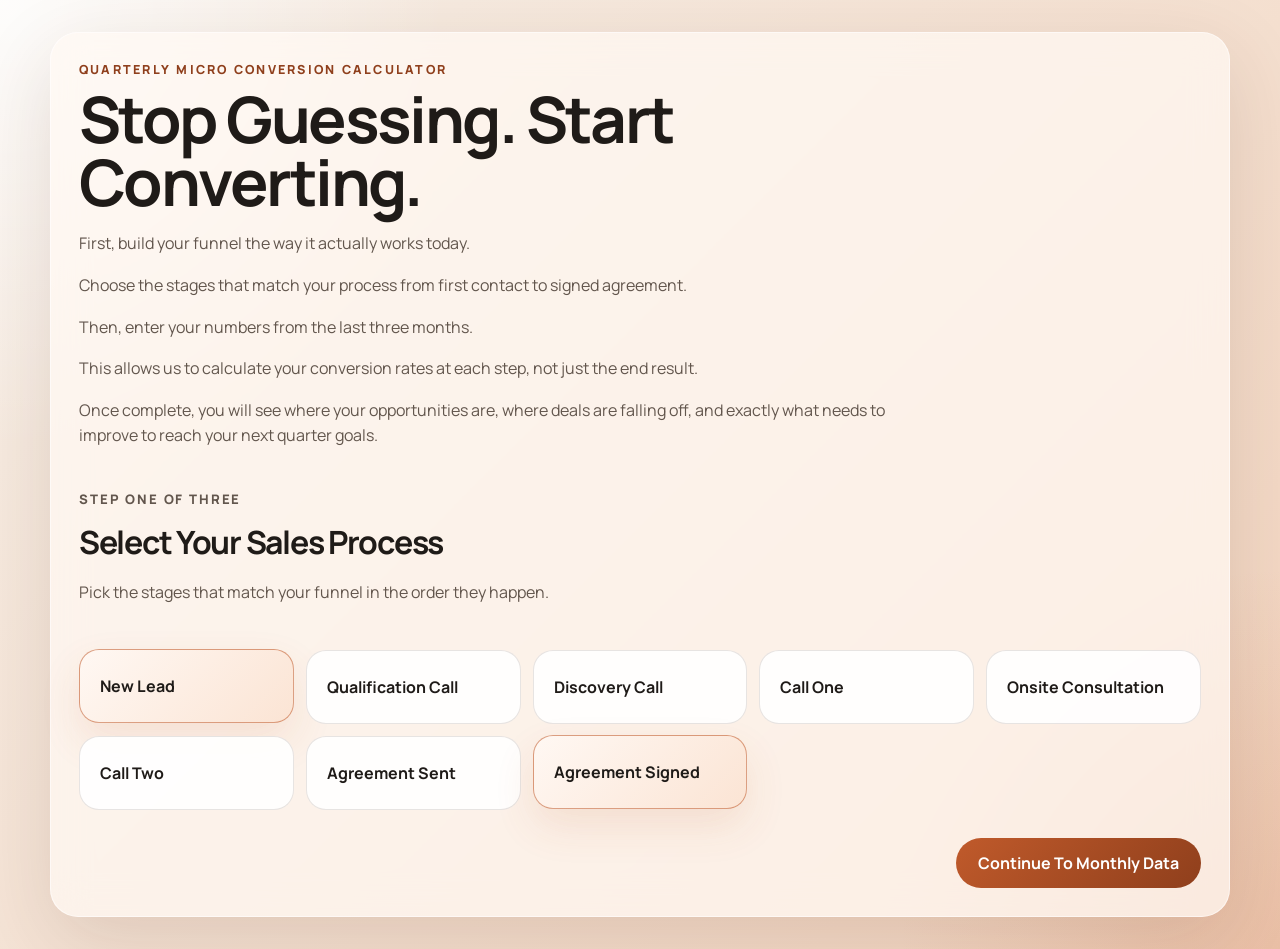
==== index.html @ 827f0b1a "Add files via upload" ====
<!DOCTYPE html>
<html lang="en">
<head>
  <meta charset="UTF-8">
  <meta name="viewport" content="width=device-width, initial-scale=1.0">
  <title>Quarterly Micro Conversion Calculator</title>
  <link rel="preconnect" href="https://fonts.googleapis.com">
  <link rel="preconnect" href="https://fonts.gstatic.com" crossorigin>
  <link href="https://fonts.googleapis.com/css2?family=Manrope:wght@400;500;600;700;800&display=swap" rel="stylesheet">
  <link rel="stylesheet" href="./styles.css">
</head>
<body>
  <main class="widget-shell">
    <section class="calculator-card" aria-labelledby="widget-title">
      <div class="hero">
        <p class="eyebrow">Quarterly Micro Conversion Calculator</p>
        <h1 id="widget-title">Stop Guessing. Start Converting.</h1>
        <div class="intro" id="hero-copy">
          <p>First, build your funnel the way it actually works today.</p>
          <p>Choose the stages that match your process from first contact to signed agreement.</p>
          <p>Then, enter your numbers from the last three months.</p>
          <p>This allows us to calculate your conversion rates at each step, not just the end result.</p>
          <p>Once complete, you will see where your opportunities are, where deals are falling off, and exactly what needs to improve to reach your next quarter goals.</p>
        </div>
      </div>

      <section class="step-panel" id="process-step">
        <div class="section-heading">
          <p class="step-tag">Step One of Three</p>
          <h2>Select Your Sales Process</h2>
          <p>Pick the stages that match your funnel in the order they happen.</p>
        </div>

        <div class="stage-picker" id="stage-picker" aria-label="Sales process options"></div>

        <div class="actions">
          <button class="primary-button" id="continue-button" type="button">Continue To Monthly Data</button>
        </div>
      </section>

      <section class="step-panel hidden" id="data-step">
        <div class="section-heading">
          <p class="step-tag">Step Two of Three</p>
          <h2>Enter Your Last 3 Months</h2>
          <div class="step-copy" id="data-step-copy">
            <p>This is where most people realize what is actually happening in their funnel.</p>
            <p>Add your numbers for each stage across the last three months.</p>
            <p>We are measuring movement, not just outcomes.</p>
            <p>When you generate your results, you will see exactly where deals are being lost and what needs to improve to change your next quarter.</p>
          </div>
        </div>

        <div class="summary-bar">
          <div>
            <p class="summary-label">Selected process</p>
            <p class="summary-process" id="selected-process"></p>
          </div>
          <div class="actions">
            <button class="secondary-button" id="back-to-process-button" type="button">Edit Process</button>
          </div>
        </div>

        <div class="months-panel" id="months-panel"></div>

        <div class="actions data-actions">
          <button class="primary-button" id="generate-results-button" type="button">Generate Results</button>
        </div>
      </section>

      <section class="step-panel hidden" id="results-step">
        <div class="section-heading">
          <p class="step-tag">Step Three of Three</p>
          <h2>Your Funnel, Broken Down Clearly</h2>
          <p>Start with your quarterly snapshot to see what your funnel is currently producing. Then set your next quarter goals and use the breakdown below to understand exactly what needs to happen at each stage to hit them.</p>
        </div>

        <div class="summary-bar">
          <div>
            <p class="summary-label">Selected process</p>
            <p class="summary-process" id="selected-process-results"></p>
          </div>
          <div class="actions">
            <button class="secondary-button" id="back-to-data-button" type="button">Edit Monthly Data</button>
            <button class="secondary-button" id="back-to-process-from-results-button" type="button">Edit Process</button>
          </div>
        </div>

        <section class="hero-snapshot">
          <p class="snapshot-kicker">Quarterly Snapshot</p>
          <h3 class="snapshot-headline" id="summary-headline">0 signed from 0 leads</h3>
          <p class="snapshot-percent" id="summary-percent">0.0%</p>
          <p class="snapshot-copy" id="summary-copy">
            This is your current output. Now we break down each stage to understand what is driving it and what needs to change to impact your next quarter.
          </p>
          <p class="warning-copy" id="warning-copy" hidden></p>
        </section>

        <div class="results-accordion">
          <details class="accordion-card" open>
            <summary>Core results</summary>
            <div class="accordion-body core-grid">
              <div class="result-card feature">
                <p class="result-label" id="quarter-total-label">Quarterly total</p>
                <p class="result-value" id="quarter-total">0</p>
                <p class="result-note" id="quarter-total-note">Total final-stage entries across all 3 months</p>
              </div>

              <div class="result-card">
                <p class="result-label">Average monthly final stage</p>
                <p class="result-value" id="monthly-average">0.0</p>
                <p class="result-note">Quarter total divided by 3 months</p>
              </div>
            </div>
          </details>

          <details class="accordion-card" open>
            <summary>Average micro conversions</summary>
            <div class="accordion-body">
              <div class="conversion-list" id="conversion-list"></div>
            </div>
          </details>

          <details class="accordion-card planner-card" open>
            <summary>Build Your 90 Day Plan</summary>
            <div class="accordion-body">
              <label class="field">
                <span id="goal-label">Target Agreements Signed for Next Quarter</span>
                <input id="goal-input" type="number" min="0" step="1" inputmode="numeric" value="0">
              </label>
              <p class="result-note" id="forecast-note">
                Enter your target and we will map out exactly what your funnel needs to produce at each stage to hit it.
              </p>
              <div class="conversion-list" id="forecast-list"></div>
            </div>
          </details>

          <details class="accordion-card">
            <summary>Email this report</summary>
            <div class="accordion-body">
              <label class="field">
                <span>Email address</span>
                <input id="email-input" type="email" inputmode="email" placeholder="name@example.com">
              </label>
              <p class="summary-copy" id="report-copy">
                Generate an email draft with this quarter's results and your next-quarter KPI targets.
              </p>
              <div class="actions">
                <button class="primary-button" id="email-report-button" type="button">Create Email Draft</button>
              </div>
            </div>
          </details>
        </div>
      </section>
    </section>
  </main>

  <script src="./script.js"></script>
</body>
</html>
---- styles.css ----
:root {
  --bg: #f7f0e8;
  --bg-accent: #f2d3bd;
  --card: rgba(255, 255, 255, 0.92);
  --card-soft: rgba(255, 248, 243, 0.84);
  --text: #1f1b18;
  --muted: #62564d;
  --line: rgba(63, 38, 24, 0.12);
  --shadow: 0 24px 80px rgba(82, 46, 26, 0.14);
  --brand: #c05a2b;
  --brand-dark: #8f3f1c;
  --highlight: #fbe4d4;
}

* {
  box-sizing: border-box;
}

body {
  margin: 0;
  min-height: 100vh;
  font-family: "Manrope", sans-serif;
  color: var(--text);
  background:
    radial-gradient(circle at top left, rgba(255, 255, 255, 0.85), transparent 28%),
    radial-gradient(circle at bottom right, rgba(192, 90, 43, 0.16), transparent 24%),
    linear-gradient(135deg, var(--bg) 0%, var(--bg-accent) 100%);
}

.widget-shell {
  display: grid;
  min-height: 100vh;
  padding: 32px 18px;
  place-items: center;
}

.calculator-card {
  width: min(1180px, 100%);
  padding: 28px;
  border: 1px solid rgba(255, 255, 255, 0.55);
  border-radius: 28px;
  background: rgba(255, 248, 243, 0.72);
  box-shadow: var(--shadow);
  backdrop-filter: blur(18px);
}

.hero {
  max-width: 820px;
  margin-bottom: 40px;
}

.eyebrow {
  margin: 0 0 10px;
  letter-spacing: 0.18em;
  text-transform: uppercase;
  font-size: 0.78rem;
  font-weight: 800;
  color: var(--brand-dark);
}

h1,
h2,
h3 {
  margin: 0;
  letter-spacing: -0.04em;
}

h1 {
  font-size: clamp(2rem, 5vw, 4rem);
  line-height: 0.98;
  margin-bottom: 18px;
}

h2 {
  font-size: clamp(1.35rem, 3vw, 2rem);
}

.intro,
.section-heading p,
.step-copy p {
  color: var(--muted);
  line-height: 1.6;
}

.intro p,
.step-copy p {
  margin: 0 0 16px;
}

.intro p:last-child,
.step-copy p:last-child {
  margin-bottom: 0;
}

.step-panel {
  display: grid;
  gap: 28px;
}

.section-heading {
  max-width: 780px;
}

.section-heading h2 {
  margin-bottom: 14px;
}

.step-tag {
  margin: 0 0 10px;
  color: var(--brand-dark);
  font-size: 0.82rem;
  font-weight: 800;
  text-transform: uppercase;
  letter-spacing: 0.14em;
}

.stage-picker {
  display: grid;
  gap: 12px;
  grid-template-columns: repeat(auto-fit, minmax(180px, 1fr));
}

.stage-option {
  position: relative;
}

.stage-option input {
  position: absolute;
  opacity: 0;
  pointer-events: none;
}

.stage-option label {
  display: flex;
  align-items: center;
  min-height: 74px;
  padding: 18px 20px;
  border: 1px solid var(--line);
  border-radius: 20px;
  background: var(--card);
  font-weight: 700;
  cursor: pointer;
  transition: transform 140ms ease, border-color 140ms ease, box-shadow 140ms ease, background 140ms ease;
}

.stage-option input:checked + label {
  border-color: rgba(192, 90, 43, 0.55);
  background: linear-gradient(135deg, #fff8f3 0%, var(--highlight) 100%);
  box-shadow: 0 18px 40px rgba(192, 90, 43, 0.12);
  transform: translateY(-1px);
}

.actions,
.summary-bar {
  display: flex;
  gap: 14px;
  align-items: center;
  justify-content: space-between;
  flex-wrap: wrap;
}

.actions {
  justify-content: flex-end;
}

.data-actions {
  justify-content: flex-end;
}

.primary-button,
.secondary-button {
  border: 0;
  border-radius: 999px;
  font: inherit;
  font-weight: 700;
  cursor: pointer;
}

.primary-button {
  padding: 14px 22px;
  background: linear-gradient(135deg, var(--brand) 0%, var(--brand-dark) 100%);
  color: white;
}

.secondary-button {
  padding: 12px 18px;
  background: rgba(31, 27, 24, 0.08);
  color: var(--text);
}

.hidden {
  display: none;
}

.hero.hidden-hero {
  display: none;
}

.summary-bar,
.month-card,
.result-card,
.accordion-card {
  border: 1px solid var(--line);
  border-radius: 24px;
  background: var(--card);
}

.summary-bar,
.month-card,
.result-card {
  padding: 20px;
}

.summary-label {
  margin: 0 0 6px;
  color: var(--muted);
  font-size: 0.88rem;
  font-weight: 700;
}

.summary-process {
  margin: 0;
  font-size: 1.05rem;
  font-weight: 800;
}

.months-panel {
  display: grid;
  gap: 16px;
}

.month-card {
  background: var(--card-soft);
}

.month-title {
  margin: 0 0 16px;
  font-size: 1.15rem;
  font-weight: 800;
}

.month-fields {
  display: grid;
  gap: 14px;
  grid-template-columns: repeat(auto-fit, minmax(160px, 1fr));
}

.field {
  display: grid;
  gap: 8px;
}

.field span {
  font-size: 0.92rem;
  font-weight: 700;
}

.field input {
  width: 100%;
  padding: 14px 16px;
  border: 1px solid rgba(63, 38, 24, 0.18);
  border-radius: 16px;
  background: #fffdfb;
  color: var(--text);
  font: inherit;
}

.field input:focus {
  outline: none;
  border-color: rgba(192, 90, 43, 0.6);
  box-shadow: 0 0 0 4px rgba(192, 90, 43, 0.13);
}

.hero-snapshot {
  padding: 28px;
  border-radius: 28px;
  background: linear-gradient(135deg, #fff8f3 0%, #f8d8c2 100%);
  border: 1px solid rgba(192, 90, 43, 0.18);
  box-shadow: 0 18px 48px rgba(192, 90, 43, 0.12);
}

.snapshot-kicker {
  margin: 0 0 10px;
  color: var(--brand-dark);
  font-size: 0.82rem;
  font-weight: 800;
  letter-spacing: 0.14em;
  text-transform: uppercase;
}

.snapshot-headline {
  font-size: clamp(1.8rem, 4.2vw, 3rem);
  line-height: 1.05;
  font-weight: 800;
  letter-spacing: -0.04em;
}

.snapshot-percent {
  margin: 16px 0 0;
  font-size: clamp(1.6rem, 3.8vw, 2.8rem);
  line-height: 1;
  font-weight: 800;
  letter-spacing: -0.04em;
}

.snapshot-copy {
  margin: 16px 0 0;
  max-width: 60ch;
  color: var(--text);
  font-size: 1.05rem;
  line-height: 1.6;
  font-weight: 700;
}

.results-accordion {
  display: grid;
  gap: 16px;
}

.accordion-card {
  overflow: hidden;
}

.accordion-card summary {
  padding: 20px 22px;
  list-style: none;
  cursor: pointer;
  font-size: 1.02rem;
  font-weight: 800;
}

.planner-card summary {
  font-size: 1.4rem;
  line-height: 1.15;
}

.accordion-card summary::-webkit-details-marker {
  display: none;
}

.accordion-card[open] summary {
  border-bottom: 1px solid var(--line);
}

.accordion-body {
  padding: 20px 22px 22px;
}

.core-grid {
  display: grid;
  gap: 16px;
  grid-template-columns: repeat(auto-fit, minmax(240px, 1fr));
}

.result-card.feature {
  background: linear-gradient(135deg, #fff8f3 0%, var(--highlight) 100%);
}

.result-label {
  margin: 0 0 10px;
  color: var(--muted);
  font-size: 0.92rem;
  font-weight: 700;
}

.result-value {
  margin: 0;
  font-size: clamp(1.7rem, 4vw, 3rem);
  line-height: 1;
  letter-spacing: -0.05em;
  font-weight: 800;
}

.result-note,
.summary-copy,
.warning-copy {
  margin: 10px 0 0;
  line-height: 1.55;
}

.summary-copy,
.result-note {
  color: var(--muted);
}

.conversion-list {
  display: grid;
  gap: 12px;
  margin-top: 14px;
}

.conversion-row {
  display: flex;
  align-items: baseline;
  justify-content: space-between;
  gap: 12px;
  padding: 12px 14px;
  border-radius: 16px;
  background: rgba(31, 27, 24, 0.04);
}

.conversion-name {
  margin: 0;
  font-size: 0.93rem;
  font-weight: 700;
}

.conversion-rate {
  margin: 0;
  font-size: 1.05rem;
  font-weight: 800;
}

.warning-copy {
  padding: 12px 14px;
  border-radius: 16px;
  background: rgba(192, 90, 43, 0.08);
  color: var(--brand-dark);
}

@media (max-width: 560px) {
  .calculator-card {
    padding: 18px;
    border-radius: 22px;
  }

  .summary-bar,
  .month-card,
  .result-card,
  .accordion-body,
  .accordion-card summary,
  .hero-snapshot {
    padding-left: 18px;
    padding-right: 18px;
  }
}
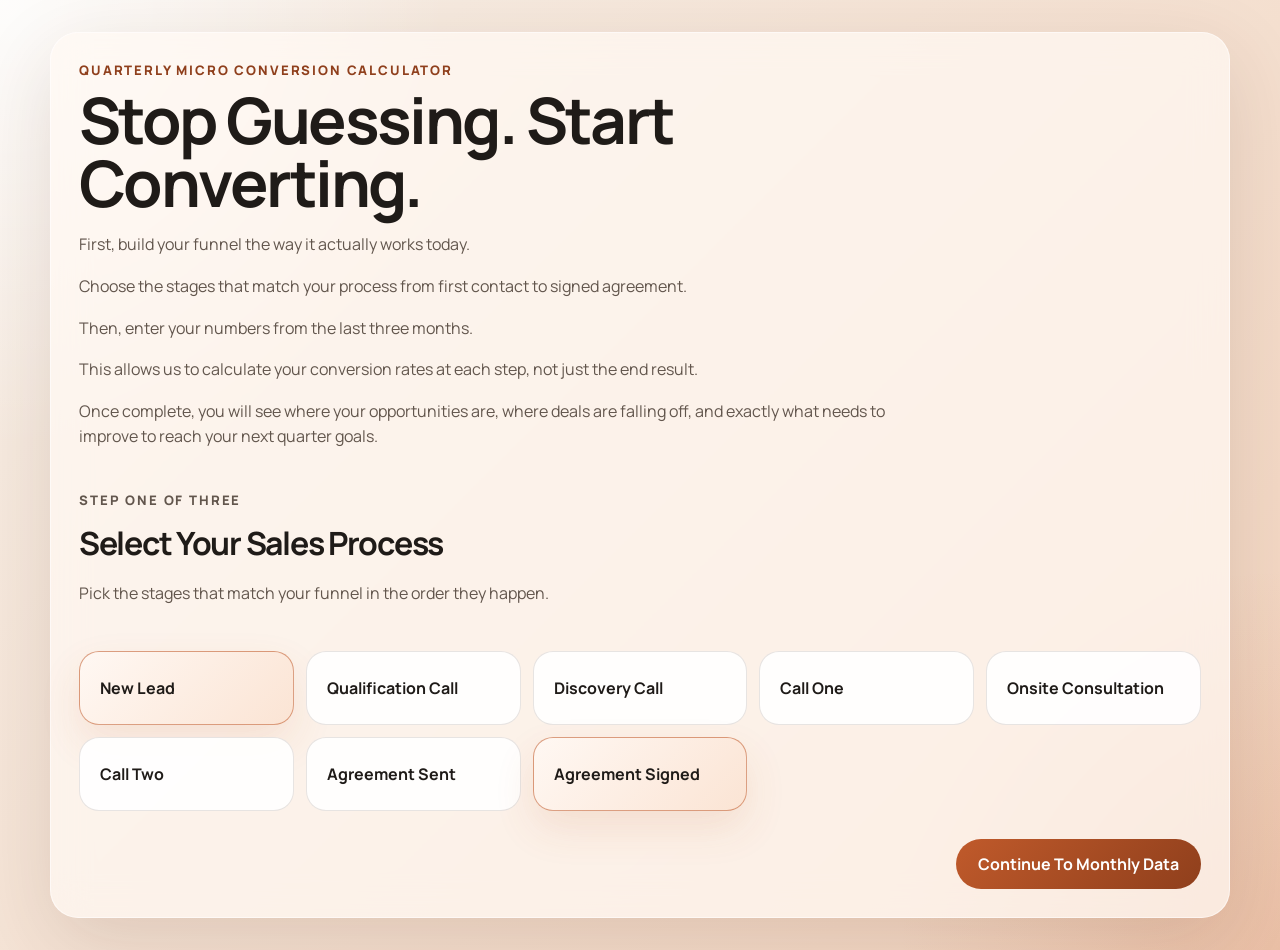
==== commit f9d7c51b: "Add files via upload" ====
--- a/index.html
+++ b/index.html
@@ -11,17 +11,11 @@
 </head>
 <body>
   <main class="widget-shell">
-    <section class="calculator-card" aria-labelledby="widget-title">
-      <div class="hero">
+    <section class="calculator-card">
+      <div class="hero" id="hero">
         <p class="eyebrow">Quarterly Micro Conversion Calculator</p>
         <h1 id="widget-title">Stop Guessing. Start Converting.</h1>
-        <div class="intro" id="hero-copy">
-          <p>First, build your funnel the way it actually works today.</p>
-          <p>Choose the stages that match your process from first contact to signed agreement.</p>
-          <p>Then, enter your numbers from the last three months.</p>
-          <p>This allows us to calculate your conversion rates at each step, not just the end result.</p>
-          <p>Once complete, you will see where your opportunities are, where deals are falling off, and exactly what needs to improve to reach your next quarter goals.</p>
-        </div>
+        <div class="intro" id="hero-copy"></div>
       </div>
 
       <section class="step-panel" id="process-step">
@@ -30,9 +24,7 @@
           <h2>Select Your Sales Process</h2>
           <p>Pick the stages that match your funnel in the order they happen.</p>
         </div>
-
-        <div class="stage-picker" id="stage-picker" aria-label="Sales process options"></div>
-
+        <div class="stage-picker" id="stage-picker"></div>
         <div class="actions">
           <button class="primary-button" id="continue-button" type="button">Continue To Monthly Data</button>
         </div>
@@ -42,7 +34,7 @@
         <div class="section-heading">
           <p class="step-tag">Step Two of Three</p>
           <h2>Enter Your Last 3 Months</h2>
-          <div class="step-copy" id="data-step-copy">
+          <div class="step-copy">
             <p>This is where most people realize what is actually happening in their funnel.</p>
             <p>Add your numbers for each stage across the last three months.</p>
             <p>We are measuring movement, not just outcomes.</p>
@@ -52,7 +44,7 @@
 
         <div class="summary-bar">
           <div>
-            <p class="summary-label">Selected process</p>
+            <p class="summary-label">Selected Process</p>
             <p class="summary-process" id="selected-process"></p>
           </div>
           <div class="actions">
@@ -69,14 +61,14 @@
 
       <section class="step-panel hidden" id="results-step">
         <div class="section-heading">
-          <p class="step-tag">Step Three of Three</p>
+          <p class="step-tag">Step Three of Four</p>
           <h2>Your Funnel, Broken Down Clearly</h2>
           <p>Start with your quarterly snapshot to see what your funnel is currently producing. Then set your next quarter goals and use the breakdown below to understand exactly what needs to happen at each stage to hit them.</p>
         </div>
 
         <div class="summary-bar">
           <div>
-            <p class="summary-label">Selected process</p>
+            <p class="summary-label">Selected Process</p>
             <p class="summary-process" id="selected-process-results"></p>
           </div>
           <div class="actions">
@@ -87,26 +79,23 @@
 
         <section class="hero-snapshot">
           <p class="snapshot-kicker">Quarterly Snapshot</p>
-          <h3 class="snapshot-headline" id="summary-headline">0 signed from 0 leads</h3>
-          <p class="snapshot-percent" id="summary-percent">0.0%</p>
-          <p class="snapshot-copy" id="summary-copy">
-            This is your current output. Now we break down each stage to understand what is driving it and what needs to change to impact your next quarter.
-          </p>
+          <h3 class="snapshot-headline" id="summary-headline">0 Agreements Signed From 0 New Leads</h3>
+          <p class="snapshot-percent" id="summary-percent">0.0% Total Conversion Rate</p>
+          <p class="snapshot-copy" id="summary-copy">This is your current output. Now we break down each stage to understand what is driving it and what needs to change to impact your next quarter.</p>
           <p class="warning-copy" id="warning-copy" hidden></p>
         </section>
 
         <div class="results-accordion">
           <details class="accordion-card" open>
-            <summary>Core results</summary>
+            <summary>Core Results</summary>
             <div class="accordion-body core-grid">
               <div class="result-card feature">
-                <p class="result-label" id="quarter-total-label">Quarterly total</p>
+                <p class="result-label" id="quarter-total-label">Quarterly Total Agreements Signed</p>
                 <p class="result-value" id="quarter-total">0</p>
-                <p class="result-note" id="quarter-total-note">Total final-stage entries across all 3 months</p>
+                <p class="result-note" id="quarter-total-note">Total agreements signed across all 3 months</p>
               </div>
-
               <div class="result-card">
-                <p class="result-label">Average monthly final stage</p>
+                <p class="result-label">Average Monthly Agreements Signed</p>
                 <p class="result-value" id="monthly-average">0.0</p>
                 <p class="result-note">Quarter total divided by 3 months</p>
               </div>
@@ -114,7 +103,7 @@
           </details>
 
           <details class="accordion-card" open>
-            <summary>Average micro conversions</summary>
+            <summary>Average Micro Conversions</summary>
             <div class="accordion-body">
               <div class="conversion-list" id="conversion-list"></div>
             </div>
@@ -125,27 +114,70 @@
             <div class="accordion-body">
               <label class="field">
                 <span id="goal-label">Target Agreements Signed for Next Quarter</span>
-                <input id="goal-input" type="number" min="0" step="1" inputmode="numeric" value="0">
+                <input id="goal-input" type="number" min="0" step="1" value="0">
               </label>
-              <p class="result-note" id="forecast-note">
-                Enter your target and we will map out exactly what your funnel needs to produce at each stage to hit it.
-              </p>
+              <p class="result-note" id="forecast-note">Enter your target and we will map out exactly what your funnel needs to produce at each stage to hit it.</p>
               <div class="conversion-list" id="forecast-list"></div>
             </div>
           </details>
 
-          <details class="accordion-card">
-            <summary>Email this report</summary>
+        </div>
+
+        <div class="actions data-actions">
+          <button class="primary-button" id="show-improvements-button" type="button">Show My Improvement Plan</button>
+        </div>
+      </section>
+
+      <section class="step-panel hidden" id="improvement-step">
+        <div class="section-heading">
+          <p class="step-tag">Step Four of Four</p>
+          <h2>Where To Improve First</h2>
+          <p>We looked at your lowest micro conversion and turned it into a practical focus area so you know where to direct your effort next.</p>
+        </div>
+
+        <div class="summary-bar">
+          <div>
+            <p class="summary-label">Priority Focus</p>
+            <p class="summary-process" id="improvement-stage-name"></p>
+          </div>
+          <div class="actions">
+            <button class="secondary-button" id="back-to-results-button" type="button">Back To Results</button>
+            <button class="secondary-button" id="back-to-data-from-improvement-button" type="button">Edit Monthly Data</button>
+          </div>
+        </div>
+
+        <section class="hero-snapshot">
+          <p class="snapshot-kicker">Lowest Micro Conversion</p>
+          <h3 class="snapshot-headline" id="improvement-rate">0.0%</h3>
+          <p class="snapshot-copy" id="improvement-summary">Your weakest conversion step will appear here.</p>
+        </section>
+
+        <div class="results-accordion">
+          <details class="accordion-card" open>
+            <summary>What This Tells Us</summary>
             <div class="accordion-body">
+              <div class="insight-copy" id="improvement-diagnosis"></div>
+            </div>
+          </details>
+
+          <details class="accordion-card planner-card" open>
+            <summary>5 Ways To Improve This Stage</summary>
+            <div class="accordion-body">
+              <div class="tips-list" id="improvement-tips"></div>
+            </div>
+          </details>
+
+          <details class="accordion-card" open>
+            <summary>Email Me My Expanded Report</summary>
+            <div class="accordion-body">
+              <p class="summary-copy">Receive an expanded report in your email with your quarterly snapshot, weakest micro conversion, and the next steps to improve it.</p>
               <label class="field">
-                <span>Email address</span>
-                <input id="email-input" type="email" inputmode="email" placeholder="name@example.com">
+                <span>Email Address</span>
+                <input id="email-input" type="email" placeholder="name@example.com">
               </label>
-              <p class="summary-copy" id="report-copy">
-                Generate an email draft with this quarter's results and your next-quarter KPI targets.
-              </p>
               <div class="actions">
-                <button class="primary-button" id="email-report-button" type="button">Create Email Draft</button>
+                <button class="secondary-button" id="preview-report-button" type="button">Preview Expanded Report</button>
+                <button class="primary-button" id="email-report-button" type="button">Email Me My Results</button>
               </div>
             </div>
           </details>
--- a/styles.css
+++ b/styles.css
@@ -11,426 +11,127 @@
   --brand-dark: #8f3f1c;
   --highlight: #fbe4d4;
 }
-
-* {
-  box-sizing: border-box;
-}
-
+* { box-sizing: border-box; }
 body {
   margin: 0;
   min-height: 100vh;
   font-family: "Manrope", sans-serif;
   color: var(--text);
   background:
-    radial-gradient(circle at top left, rgba(255, 255, 255, 0.85), transparent 28%),
-    radial-gradient(circle at bottom right, rgba(192, 90, 43, 0.16), transparent 24%),
+    radial-gradient(circle at top left, rgba(255,255,255,.85), transparent 28%),
+    radial-gradient(circle at bottom right, rgba(192,90,43,.16), transparent 24%),
     linear-gradient(135deg, var(--bg) 0%, var(--bg-accent) 100%);
 }
-
-.widget-shell {
-  display: grid;
-  min-height: 100vh;
-  padding: 32px 18px;
-  place-items: center;
-}
-
+.widget-shell { display: grid; min-height: 100vh; padding: 32px 18px; place-items: center; }
 .calculator-card {
   width: min(1180px, 100%);
   padding: 28px;
-  border: 1px solid rgba(255, 255, 255, 0.55);
+  border: 1px solid rgba(255,255,255,.55);
   border-radius: 28px;
-  background: rgba(255, 248, 243, 0.72);
+  background: rgba(255,248,243,.72);
   box-shadow: var(--shadow);
   backdrop-filter: blur(18px);
 }
-
-.hero {
-  max-width: 820px;
-  margin-bottom: 40px;
-}
-
-.eyebrow {
+.hero { max-width: 820px; margin-bottom: 40px; }
+.hero.hidden-hero { display: none; }
+.eyebrow, .step-tag, .snapshot-kicker {
   margin: 0 0 10px;
-  letter-spacing: 0.18em;
+  letter-spacing: .14em;
   text-transform: uppercase;
-  font-size: 0.78rem;
+  font-size: .82rem;
   font-weight: 800;
   color: var(--brand-dark);
 }
-
-h1,
-h2,
-h3 {
-  margin: 0;
-  letter-spacing: -0.04em;
+h1,h2,h3 { margin: 0; letter-spacing: -.04em; }
+h1 { font-size: clamp(2rem, 5vw, 4rem); line-height: .98; margin-bottom: 18px; }
+h2 { font-size: clamp(1.35rem, 3vw, 2rem); }
+.intro,.section-heading p,.step-copy p { color: var(--muted); line-height: 1.6; }
+.intro p,.step-copy p { margin: 0 0 16px; }
+.intro p:last-child,.step-copy p:last-child { margin-bottom: 0; }
+.step-panel { display: grid; gap: 28px; }
+.section-heading { max-width: 780px; }
+.section-heading h2 { margin-bottom: 14px; }
+.stage-picker { display: grid; gap: 12px; grid-template-columns: repeat(auto-fit, minmax(180px, 1fr)); }
+.stage-option { position: relative; }
+.stage-option input { position: absolute; opacity: 0; pointer-events: none; }
+.stage-option label {
+  display: flex; align-items: center; min-height: 74px; padding: 18px 20px;
+  border: 1px solid var(--line); border-radius: 20px; background: var(--card);
+  font-weight: 700; cursor: pointer;
 }
-
-h1 {
-  font-size: clamp(2rem, 5vw, 4rem);
-  line-height: 0.98;
-  margin-bottom: 18px;
+.stage-option input:checked + label {
+  border-color: rgba(192,90,43,.55);
+  background: linear-gradient(135deg, #fff8f3 0%, var(--highlight) 100%);
+  box-shadow: 0 18px 40px rgba(192,90,43,.12);
 }
-
-h2 {
-  font-size: clamp(1.35rem, 3vw, 2rem);
+.actions,.summary-bar { display: flex; gap: 14px; align-items: center; justify-content: space-between; flex-wrap: wrap; }
+.actions { justify-content: flex-end; }
+.data-actions { justify-content: flex-end; }
+.primary-button,.secondary-button {
+  border: 0; border-radius: 999px; font: inherit; font-weight: 700; cursor: pointer;
 }
-
-.intro,
-.section-heading p,
-.step-copy p {
-  color: var(--muted);
-  line-height: 1.6;
+.primary-button { padding: 14px 22px; background: linear-gradient(135deg, var(--brand) 0%, var(--brand-dark) 100%); color: #fff; }
+.secondary-button { padding: 12px 18px; background: rgba(31,27,24,.08); color: var(--text); }
+.hidden { display: none; }
+.summary-bar,.month-card,.result-card,.accordion-card {
+  border: 1px solid var(--line); border-radius: 24px; background: var(--card);
 }
-
-.intro p,
-.step-copy p {
-  margin: 0 0 16px;
+.summary-bar,.month-card,.result-card { padding: 20px; }
+.summary-label { margin: 0 0 6px; color: var(--muted); font-size: .88rem; font-weight: 700; }
+.summary-process { margin: 0; font-size: 1.05rem; font-weight: 800; }
+.months-panel { display: grid; gap: 16px; }
+.month-card { background: var(--card-soft); }
+.month-title { margin: 0 0 16px; font-size: 1.15rem; font-weight: 800; }
+.month-fields { display: grid; gap: 14px; grid-template-columns: repeat(auto-fit, minmax(160px, 1fr)); }
+.field { display: grid; gap: 8px; }
+.field span { font-size: .92rem; font-weight: 700; }
+.field input {
+  width: 100%; padding: 14px 16px; border: 1px solid rgba(63,38,24,.18);
+  border-radius: 16px; background: #fffdfb; color: var(--text); font: inherit;
 }
-
-.intro p:last-child,
-.step-copy p:last-child {
-  margin-bottom: 0;
+.hero-snapshot {
+  padding: 28px; border-radius: 28px; background: linear-gradient(135deg, #fff8f3 0%, #f8d8c2 100%);
+  border: 1px solid rgba(192,90,43,.18); box-shadow: 0 18px 48px rgba(192,90,43,.12);
 }
-
-.step-panel {
-  display: grid;
-  gap: 28px;
+.snapshot-headline { font-size: clamp(1.8rem, 4.2vw, 3rem); line-height: 1.05; font-weight: 800; letter-spacing: -.04em; }
+.snapshot-percent { margin: 16px 0 0; font-size: clamp(1.6rem, 3.8vw, 2.8rem); line-height: 1; font-weight: 800; letter-spacing: -.04em; }
+.snapshot-copy { margin: 16px 0 0; max-width: 60ch; color: var(--text); font-size: 1.05rem; line-height: 1.6; font-weight: 700; }
+.results-accordion { display: grid; gap: 16px; }
+.accordion-card { overflow: hidden; }
+.accordion-card summary { padding: 20px 22px; list-style: none; cursor: pointer; font-size: 1.02rem; font-weight: 800; }
+.accordion-card summary::-webkit-details-marker { display: none; }
+.accordion-card[open] summary { border-bottom: 1px solid var(--line); }
+.accordion-body { padding: 20px 22px 22px; }
+.planner-card summary { font-size: 1.4rem; line-height: 1.15; }
+.core-grid { display: grid; gap: 16px; grid-template-columns: repeat(auto-fit, minmax(240px, 1fr)); }
+.result-card.feature { background: linear-gradient(135deg, #fff8f3 0%, var(--highlight) 100%); }
+.result-label { margin: 0 0 10px; color: var(--muted); font-size: .92rem; font-weight: 700; }
+.result-value { margin: 0; font-size: clamp(1.7rem, 4vw, 3rem); line-height: 1; letter-spacing: -.05em; font-weight: 800; }
+.result-note,.summary-copy,.warning-copy { margin: 10px 0 0; line-height: 1.55; }
+.summary-copy,.result-note { color: var(--muted); }
+.conversion-list { display: grid; gap: 12px; margin-top: 14px; }
+.insight-copy,
+.tips-list { display: grid; gap: 14px; }
+.insight-copy p,
+.tips-list p { margin: 0; color: var(--muted); line-height: 1.65; }
+.tip-card {
+  padding: 16px 18px;
+  border-radius: 18px;
+  background: rgba(31,27,24,.04);
 }
-
-.section-heading {
-  max-width: 780px;
+.tip-card h4 {
+  margin: 0 0 8px;
+  font-size: 1rem;
+  letter-spacing: -.02em;
 }
-
-.section-heading h2 {
-  margin-bottom: 14px;
+.conversion-row {
+  display: flex; align-items: baseline; justify-content: space-between; gap: 12px;
+  padding: 12px 14px; border-radius: 16px; background: rgba(31,27,24,.04);
 }
-
-.step-tag {
-  margin: 0 0 10px;
-  color: var(--brand-dark);
-  font-size: 0.82rem;
-  font-weight: 800;
-  text-transform: uppercase;
-  letter-spacing: 0.14em;
+.conversion-name,.conversion-rate { margin: 0; }
+.conversion-name { font-size: .93rem; font-weight: 700; }
+.conversion-rate { font-size: 1.05rem; font-weight: 800; }
+.warning-copy { padding: 12px 14px; border-radius: 16px; background: rgba(192,90,43,.08); color: var(--brand-dark); }
+@media (max-width: 560px) {
+  .calculator-card { padding: 18px; border-radius: 22px; }
 }
-
-.stage-picker {
-  display: grid;
-  gap: 12px;
-  grid-template-columns: repeat(auto-fit, minmax(180px, 1fr));
-}
-
-.stage-option {
-  position: relative;
-}
-
-.stage-option input {
-  position: absolute;
-  opacity: 0;
-  pointer-events: none;
-}
-
-.stage-option label {
-  display: flex;
-  align-items: center;
-  min-height: 74px;
-  padding: 18px 20px;
-  border: 1px solid var(--line);
-  border-radius: 20px;
-  background: var(--card);
-  font-weight: 700;
-  cursor: pointer;
-  transition: transform 140ms ease, border-color 140ms ease, box-shadow 140ms ease, background 140ms ease;
-}
-
-.stage-option input:checked + label {
-  border-color: rgba(192, 90, 43, 0.55);
-  background: linear-gradient(135deg, #fff8f3 0%, var(--highlight) 100%);
-  box-shadow: 0 18px 40px rgba(192, 90, 43, 0.12);
-  transform: translateY(-1px);
-}
-
-.actions,
-.summary-bar {
-  display: flex;
-  gap: 14px;
-  align-items: center;
-  justify-content: space-between;
-  flex-wrap: wrap;
-}
-
-.actions {
-  justify-content: flex-end;
-}
-
-.data-actions {
-  justify-content: flex-end;
-}
-
-.primary-button,
-.secondary-button {
-  border: 0;
-  border-radius: 999px;
-  font: inherit;
-  font-weight: 700;
-  cursor: pointer;
-}
-
-.primary-button {
-  padding: 14px 22px;
-  background: linear-gradient(135deg, var(--brand) 0%, var(--brand-dark) 100%);
-  color: white;
-}
-
-.secondary-button {
-  padding: 12px 18px;
-  background: rgba(31, 27, 24, 0.08);
-  color: var(--text);
-}
-
-.hidden {
-  display: none;
-}
-
-.hero.hidden-hero {
-  display: none;
-}
-
-.summary-bar,
-.month-card,
-.result-card,
-.accordion-card {
-  border: 1px solid var(--line);
-  border-radius: 24px;
-  background: var(--card);
-}
-
-.summary-bar,
-.month-card,
-.result-card {
-  padding: 20px;
-}
-
-.summary-label {
-  margin: 0 0 6px;
-  color: var(--muted);
-  font-size: 0.88rem;
-  font-weight: 700;
-}
-
-.summary-process {
-  margin: 0;
-  font-size: 1.05rem;
-  font-weight: 800;
-}
-
-.months-panel {
-  display: grid;
-  gap: 16px;
-}
-
-.month-card {
-  background: var(--card-soft);
-}
-
-.month-title {
-  margin: 0 0 16px;
-  font-size: 1.15rem;
-  font-weight: 800;
-}
-
-.month-fields {
-  display: grid;
-  gap: 14px;
-  grid-template-columns: repeat(auto-fit, minmax(160px, 1fr));
-}
-
-.field {
-  display: grid;
-  gap: 8px;
-}
-
-.field span {
-  font-size: 0.92rem;
-  font-weight: 700;
-}
-
-.field input {
-  width: 100%;
-  padding: 14px 16px;
-  border: 1px solid rgba(63, 38, 24, 0.18);
-  border-radius: 16px;
-  background: #fffdfb;
-  color: var(--text);
-  font: inherit;
-}
-
-.field input:focus {
-  outline: none;
-  border-color: rgba(192, 90, 43, 0.6);
-  box-shadow: 0 0 0 4px rgba(192, 90, 43, 0.13);
-}
-
-.hero-snapshot {
-  padding: 28px;
-  border-radius: 28px;
-  background: linear-gradient(135deg, #fff8f3 0%, #f8d8c2 100%);
-  border: 1px solid rgba(192, 90, 43, 0.18);
-  box-shadow: 0 18px 48px rgba(192, 90, 43, 0.12);
-}
-
-.snapshot-kicker {
-  margin: 0 0 10px;
-  color: var(--brand-dark);
-  font-size: 0.82rem;
-  font-weight: 800;
-  letter-spacing: 0.14em;
-  text-transform: uppercase;
-}
-
-.snapshot-headline {
-  font-size: clamp(1.8rem, 4.2vw, 3rem);
-  line-height: 1.05;
-  font-weight: 800;
-  letter-spacing: -0.04em;
-}
-
-.snapshot-percent {
-  margin: 16px 0 0;
-  font-size: clamp(1.6rem, 3.8vw, 2.8rem);
-  line-height: 1;
-  font-weight: 800;
-  letter-spacing: -0.04em;
-}
-
-.snapshot-copy {
-  margin: 16px 0 0;
-  max-width: 60ch;
-  color: var(--text);
-  font-size: 1.05rem;
-  line-height: 1.6;
-  font-weight: 700;
-}
-
-.results-accordion {
-  display: grid;
-  gap: 16px;
-}
-
-.accordion-card {
-  overflow: hidden;
-}
-
-.accordion-card summary {
-  padding: 20px 22px;
-  list-style: none;
-  cursor: pointer;
-  font-size: 1.02rem;
-  font-weight: 800;
-}
-
-.planner-card summary {
-  font-size: 1.4rem;
-  line-height: 1.15;
-}
-
-.accordion-card summary::-webkit-details-marker {
-  display: none;
-}
-
-.accordion-card[open] summary {
-  border-bottom: 1px solid var(--line);
-}
-
-.accordion-body {
-  padding: 20px 22px 22px;
-}
-
-.core-grid {
-  display: grid;
-  gap: 16px;
-  grid-template-columns: repeat(auto-fit, minmax(240px, 1fr));
-}
-
-.result-card.feature {
-  background: linear-gradient(135deg, #fff8f3 0%, var(--highlight) 100%);
-}
-
-.result-label {
-  margin: 0 0 10px;
-  color: var(--muted);
-  font-size: 0.92rem;
-  font-weight: 700;
-}
-
-.result-value {
-  margin: 0;
-  font-size: clamp(1.7rem, 4vw, 3rem);
-  line-height: 1;
-  letter-spacing: -0.05em;
-  font-weight: 800;
-}
-
-.result-note,
-.summary-copy,
-.warning-copy {
-  margin: 10px 0 0;
-  line-height: 1.55;
-}
-
-.summary-copy,
-.result-note {
-  color: var(--muted);
-}
-
-.conversion-list {
-  display: grid;
-  gap: 12px;
-  margin-top: 14px;
-}
-
-.conversion-row {
-  display: flex;
-  align-items: baseline;
-  justify-content: space-between;
-  gap: 12px;
-  padding: 12px 14px;
-  border-radius: 16px;
-  background: rgba(31, 27, 24, 0.04);
-}
-
-.conversion-name {
-  margin: 0;
-  font-size: 0.93rem;
-  font-weight: 700;
-}
-
-.conversion-rate {
-  margin: 0;
-  font-size: 1.05rem;
-  font-weight: 800;
-}
-
-.warning-copy {
-  padding: 12px 14px;
-  border-radius: 16px;
-  background: rgba(192, 90, 43, 0.08);
-  color: var(--brand-dark);
-}
-
-@media (max-width: 560px) {
-  .calculator-card {
-    padding: 18px;
-    border-radius: 22px;
-  }
-
-  .summary-bar,
-  .month-card,
-  .result-card,
-  .accordion-body,
-  .accordion-card summary,
-  .hero-snapshot {
-    padding-left: 18px;
-    padding-right: 18px;
-  }
-}
